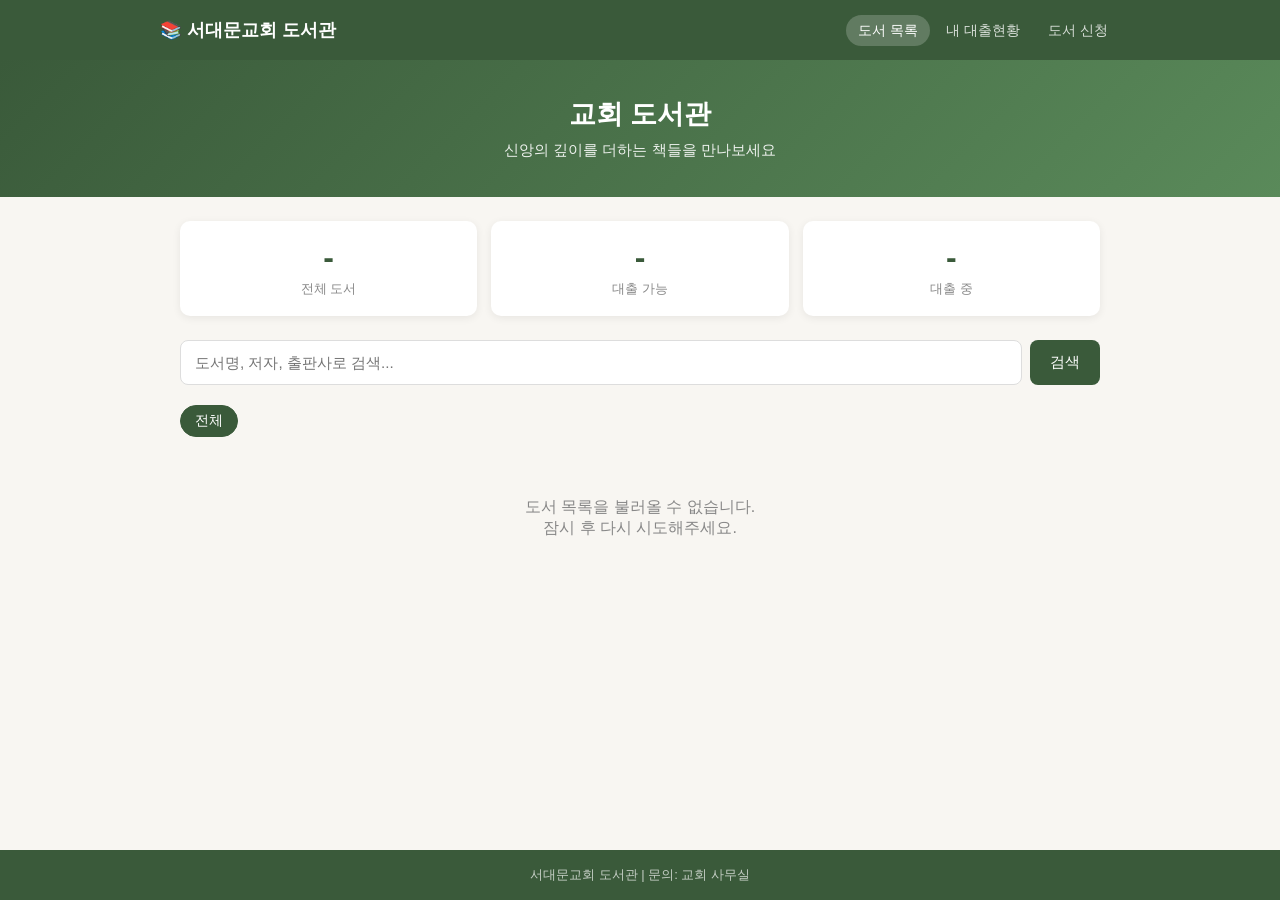
==== library/index.html @ 39b605a3 "도서관 책 관리 시스템 추가 - library/index.html: 도서 목록/검색 + 대출 신청 모달 - library/admin.html: 관리자 (도서 등록, 대출/반납 처리" ====
<!DOCTYPE html>
<html lang="ko">
<head>
  <meta charset="UTF-8">
  <meta name="viewport" content="width=device-width, initial-scale=1.0">
  <title>도서관 - 서대문교회</title>
  <link rel="stylesheet" href="style.css">
</head>
<body>
  <header>
    <div class="header-inner">
      <div class="logo">📚 서대문교회 도서관</div>
      <nav>
        <a href="index.html" class="active">도서 목록</a>
        <a href="mybooks.html">내 대출현황</a>
        <a href="../books/index.html">도서 신청</a>
      </nav>
    </div>
  </header>

  <div class="hero">
    <h1>교회 도서관</h1>
    <p>신앙의 깊이를 더하는 책들을 만나보세요</p>
  </div>

  <main>
    <!-- 통계 -->
    <div class="stats-row" id="statsRow">
      <div class="stat-card">
        <div class="stat-num" id="totalBooks">-</div>
        <div class="stat-label">전체 도서</div>
      </div>
      <div class="stat-card">
        <div class="stat-num" id="availableBooks">-</div>
        <div class="stat-label">대출 가능</div>
      </div>
      <div class="stat-card">
        <div class="stat-num" id="loanedBooks">-</div>
        <div class="stat-label">대출 중</div>
      </div>
    </div>

    <!-- 검색 -->
    <div class="search-bar">
      <input type="text" id="searchInput" placeholder="도서명, 저자, 출판사로 검색..." onkeydown="if(event.key==='Enter') searchBooks()">
      <button onclick="searchBooks()">검색</button>
    </div>

    <!-- 분류 필터 -->
    <div class="filter-bar" id="categoryFilter">
      <button class="filter-btn active" onclick="filterCategory('all', this)">전체</button>
    </div>

    <!-- 도서 목록 -->
    <div id="booksContainer">
      <div class="loading">도서 목록을 불러오는 중...</div>
    </div>
  </main>

  <footer>
    <p>서대문교회 도서관 | 문의: 교회 사무실</p>
  </footer>

  <!-- 대출 신청 모달 -->
  <div id="loanModal" style="display:none; position:fixed; top:0; left:0; width:100%; height:100%; background:rgba(0,0,0,0.5); z-index:1000; overflow-y:auto;">
    <div style="background:white; max-width:480px; margin:40px auto; border-radius:12px; padding:28px; position:relative;">
      <h2 style="margin-bottom:20px; color:#3a5a3a;">📖 대출 신청</h2>
      <div id="modalBookInfo" style="background:#f8f9f8; padding:14px; border-radius:8px; margin-bottom:20px; font-size:0.9rem;"></div>
      <div class="form-section">
        <div class="form-group">
          <label>이름 <span class="required">*</span></label>
          <input type="text" id="loanName" placeholder="홍길동">
        </div>
        <div class="form-group">
          <label>연락처 <span class="required">*</span></label>
          <input type="tel" id="loanPhone" placeholder="010-0000-0000">
        </div>
        <div class="form-group">
          <label>소속 부서</label>
          <select id="loanDept">
            <option value="">선택 안함</option>
            <option>학생부</option>
            <option>주일학교</option>
            <option>청년부</option>
            <option>장년부</option>
          </select>
        </div>
      </div>
      <div id="loanMsg"></div>
      <div style="display:flex; gap:10px; margin-top:16px;">
        <button class="btn btn-primary" onclick="submitLoan()" id="loanSubmitBtn">대출 신청</button>
        <button class="btn btn-secondary" onclick="closeModal()">취소</button>
      </div>
    </div>
  </div>

  <script src="config.js"></script>
  <script src="app.js"></script>
  <script>
    loadBooks();
  </script>
</body>
</html>
---- library/style.css ----
* { box-sizing: border-box; margin: 0; padding: 0; }

body {
  font-family: 'Apple SD Gothic Neo', '맑은 고딕', sans-serif;
  background: #f8f6f2;
  color: #333;
  min-height: 100vh;
  display: flex;
  flex-direction: column;
}

/* ===== 헤더 ===== */
header {
  background: #3a5a3a;
  color: white;
  padding: 0 20px;
  box-shadow: 0 2px 8px rgba(0,0,0,0.2);
}
.header-inner {
  max-width: 960px;
  margin: 0 auto;
  display: flex;
  align-items: center;
  justify-content: space-between;
  height: 60px;
  flex-wrap: wrap;
  gap: 8px;
}
.logo { font-size: 1.1rem; font-weight: 700; }
nav { display: flex; flex-wrap: wrap; gap: 4px; }
nav a {
  color: rgba(255,255,255,0.8);
  text-decoration: none;
  padding: 6px 12px;
  border-radius: 20px;
  font-size: 0.88rem;
  transition: all 0.2s;
}
nav a.active, nav a:hover {
  background: rgba(255,255,255,0.2);
  color: white;
}

/* ===== 히어로 ===== */
.hero {
  background: linear-gradient(135deg, #3a5a3a, #5a8a5a);
  color: white;
  text-align: center;
  padding: 36px 20px;
}
.hero h1 { font-size: 1.7rem; margin-bottom: 8px; }
.hero p { opacity: 0.9; font-size: 0.95rem; }

/* ===== 메인 컨테이너 ===== */
main {
  max-width: 960px;
  margin: 0 auto;
  padding: 24px 20px 48px;
  flex: 1;
  width: 100%;
}

/* ===== 검색바 ===== */
.search-bar {
  display: flex;
  gap: 8px;
  margin-bottom: 20px;
}
.search-bar input {
  flex: 1;
  padding: 12px 16px;
  border: 1.5px solid #ddd;
  border-radius: 8px;
  font-size: 1rem;
  font-family: inherit;
  background: white;
}
.search-bar input:focus {
  outline: none;
  border-color: #3a5a3a;
  box-shadow: 0 0 0 3px rgba(58,90,58,0.1);
}
.search-bar button {
  padding: 12px 20px;
  background: #3a5a3a;
  color: white;
  border: none;
  border-radius: 8px;
  font-size: 0.95rem;
  cursor: pointer;
  font-family: inherit;
  white-space: nowrap;
}
.search-bar button:hover { background: #2a4a2a; }

/* ===== 필터 ===== */
.filter-bar {
  display: flex;
  gap: 6px;
  flex-wrap: wrap;
  margin-bottom: 20px;
}
.filter-btn {
  padding: 6px 14px;
  border: 1.5px solid #ddd;
  border-radius: 20px;
  background: white;
  font-size: 0.85rem;
  cursor: pointer;
  transition: all 0.2s;
  font-family: inherit;
}
.filter-btn.active, .filter-btn:hover {
  background: #3a5a3a;
  color: white;
  border-color: #3a5a3a;
}

/* ===== 도서 카드 그리드 ===== */
.books-grid {
  display: grid;
  grid-template-columns: repeat(auto-fill, minmax(260px, 1fr));
  gap: 16px;
  margin-bottom: 24px;
}
.book-card {
  background: white;
  border-radius: 10px;
  padding: 18px;
  box-shadow: 0 2px 8px rgba(0,0,0,0.07);
  cursor: pointer;
  transition: transform 0.15s, box-shadow 0.15s;
  border-left: 4px solid #3a5a3a;
}
.book-card:hover {
  transform: translateY(-2px);
  box-shadow: 0 4px 16px rgba(0,0,0,0.12);
}
.book-call { font-size: 0.78rem; color: #888; margin-bottom: 6px; font-family: monospace; }
.book-title { font-weight: 700; font-size: 1rem; margin-bottom: 4px; line-height: 1.4; }
.book-author { font-size: 0.88rem; color: #666; margin-bottom: 10px; }
.book-meta { display: flex; justify-content: space-between; align-items: center; }
.book-category {
  font-size: 0.78rem;
  padding: 3px 10px;
  background: #e8f0e8;
  color: #3a5a3a;
  border-radius: 12px;
}
.badge-available { background: #d4edda; color: #155724; }
.badge-loaned { background: #f8d7da; color: #721c24; }
.status-badge {
  font-size: 0.78rem;
  padding: 3px 10px;
  border-radius: 12px;
  font-weight: 600;
}

/* ===== 테이블 ===== */
.table-wrap { overflow-x: auto; }
table {
  width: 100%;
  border-collapse: collapse;
  background: white;
  border-radius: 10px;
  overflow: hidden;
  box-shadow: 0 2px 10px rgba(0,0,0,0.07);
}
thead { background: #3a5a3a; color: white; }
th, td { padding: 11px 14px; text-align: left; font-size: 0.88rem; }
th { font-weight: 600; }
tbody tr:nth-child(even) { background: #f8f9f8; }
tbody tr:hover { background: #e8f0e8; cursor: pointer; }

/* ===== 폼 ===== */
.form-section { max-width: 600px; }
.form-group { margin-bottom: 16px; }
label { display: block; font-weight: 600; margin-bottom: 6px; font-size: 0.93rem; color: #444; }
.required { color: #e74c3c; }
input[type=text], input[type=tel], input[type=date], select, textarea {
  width: 100%;
  padding: 11px 14px;
  border: 1.5px solid #ddd;
  border-radius: 8px;
  font-size: 0.95rem;
  font-family: inherit;
  transition: border-color 0.2s;
  background: white;
}
input:focus, select:focus, textarea:focus {
  outline: none;
  border-color: #3a5a3a;
  box-shadow: 0 0 0 3px rgba(58,90,58,0.1);
}
.form-row { display: grid; grid-template-columns: 1fr 1fr; gap: 12px; }

/* ===== 버튼 ===== */
.btn {
  padding: 11px 22px;
  border: none;
  border-radius: 8px;
  font-size: 0.95rem;
  font-weight: 600;
  cursor: pointer;
  font-family: inherit;
  transition: background 0.2s;
}
.btn-primary { background: #3a5a3a; color: white; }
.btn-primary:hover { background: #2a4a2a; }
.btn-secondary { background: #eee; color: #333; }
.btn-secondary:hover { background: #ddd; }
.btn-danger { background: #e74c3c; color: white; }
.btn-danger:hover { background: #c0392b; }
.btn-sm { padding: 6px 14px; font-size: 0.82rem; }
.btn:disabled { background: #aaa; cursor: not-allowed; }

/* ===== 카드 ===== */
.card {
  background: white;
  border-radius: 10px;
  padding: 24px;
  box-shadow: 0 2px 10px rgba(0,0,0,0.07);
  margin-bottom: 20px;
}
.card h2 { font-size: 1.1rem; margin-bottom: 16px; color: #3a5a3a; border-bottom: 2px solid #e8f0e8; padding-bottom: 10px; }

/* ===== 통계 ===== */
.stats-row {
  display: grid;
  grid-template-columns: repeat(auto-fit, minmax(140px, 1fr));
  gap: 14px;
  margin-bottom: 24px;
}
.stat-card {
  background: white;
  border-radius: 10px;
  padding: 18px;
  text-align: center;
  box-shadow: 0 2px 8px rgba(0,0,0,0.07);
}
.stat-num { font-size: 2rem; font-weight: 700; color: #3a5a3a; }
.stat-label { font-size: 0.82rem; color: #888; margin-top: 4px; }

/* ===== 메시지 ===== */
.msg-success { padding: 14px; background: #d4edda; border: 1px solid #a5d6a7; border-radius: 8px; color: #155724; margin: 12px 0; }
.msg-error { padding: 14px; background: #f8d7da; border: 1px solid #ef9a9a; border-radius: 8px; color: #721c24; margin: 12px 0; }
.hidden { display: none; }
.loading { text-align: center; padding: 40px; color: #888; }
.empty { text-align: center; padding: 40px; color: #888; }

/* ===== 탭 ===== */
.tabs { display: flex; gap: 0; border-bottom: 2px solid #e0e0e0; margin-bottom: 24px; }
.tab-btn {
  padding: 10px 20px;
  border: none;
  background: none;
  font-size: 0.95rem;
  cursor: pointer;
  color: #888;
  font-family: inherit;
  border-bottom: 2px solid transparent;
  margin-bottom: -2px;
  transition: all 0.2s;
}
.tab-btn.active { color: #3a5a3a; border-bottom-color: #3a5a3a; font-weight: 600; }

/* ===== 푸터 ===== */
footer { background: #3a5a3a; color: rgba(255,255,255,0.7); text-align: center; padding: 16px; font-size: 0.82rem; }

/* ===== 모바일 ===== */
@media (max-width: 600px) {
  .books-grid { grid-template-columns: 1fr; }
  .form-row { grid-template-columns: 1fr; }
  .stats-row { grid-template-columns: repeat(2, 1fr); }
  th:nth-child(5), td:nth-child(5),
  th:nth-child(6), td:nth-child(6) { display: none; }
}
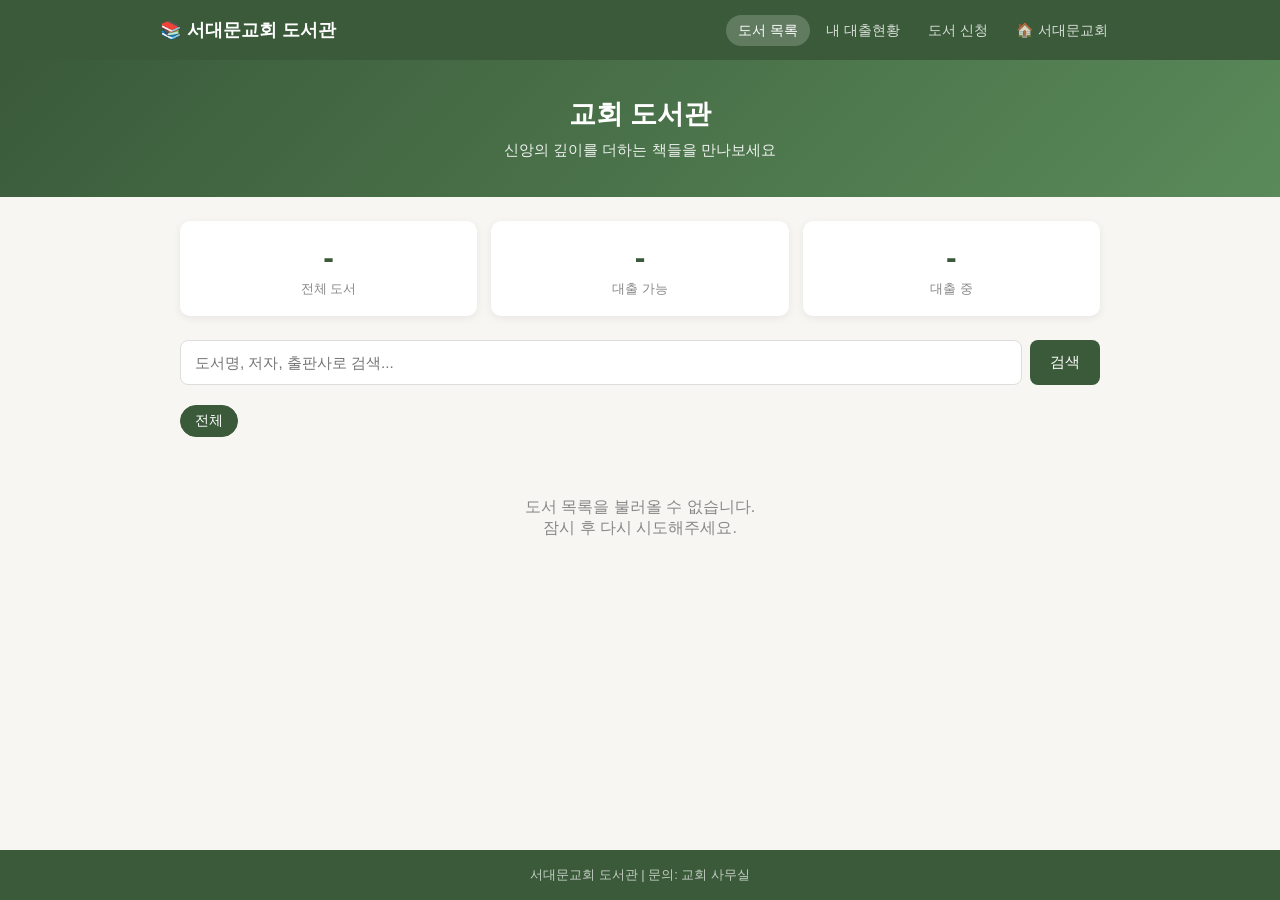
==== commit eec64c08: "모든 페이지 헤더에 서대문교회 홈 링크 추가 Co-Authored-By: Claude Sonnet 4.6 <noreply@anthropic.com> Claude-Session: h" ====
--- a/library/index.html
+++ b/library/index.html
@@ -14,6 +14,7 @@
         <a href="index.html" class="active">도서 목록</a>
         <a href="mybooks.html">내 대출현황</a>
         <a href="../books/index.html">도서 신청</a>
+        <a href="https://schurch.kr" target="_blank">🏠 서대문교회</a>
       </nav>
     </div>
   </header>
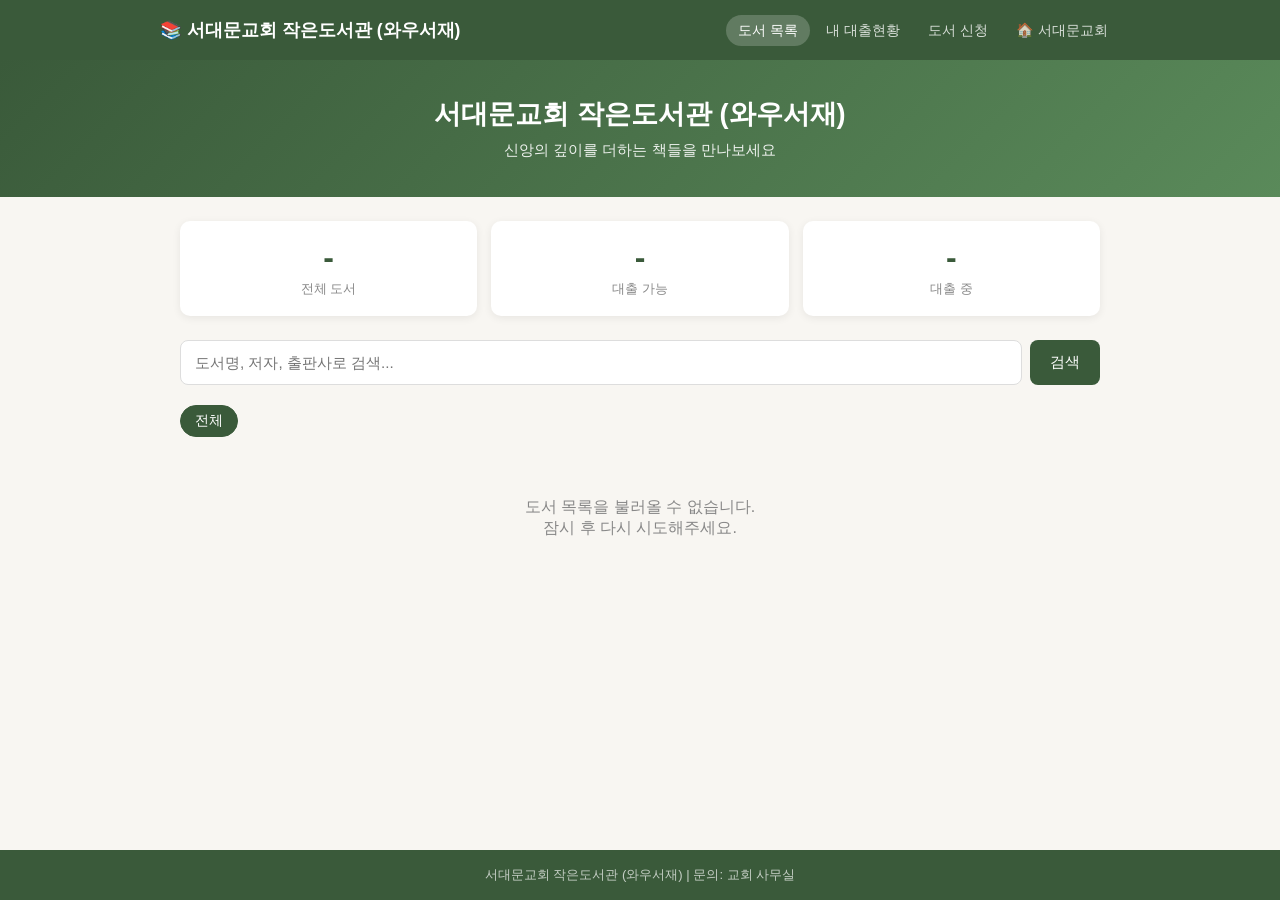
==== commit 273c873e: "도서관 명칭 변경: 서대문교회 작은도서관 (와우서재) - index.html, admin.html, mybooks.html 전체 명칭 일괄 변경 - 브라우저 탭 타이틀 업데이트  " ====
--- a/library/index.html
+++ b/library/index.html
@@ -3,13 +3,13 @@
 <head>
   <meta charset="UTF-8">
   <meta name="viewport" content="width=device-width, initial-scale=1.0">
-  <title>도서관 - 서대문교회</title>
+  <title>와우서재 - 서대문교회 작은도서관</title>
   <link rel="stylesheet" href="style.css">
 </head>
 <body>
   <header>
     <div class="header-inner">
-      <div class="logo">📚 서대문교회 도서관</div>
+      <div class="logo">📚 서대문교회 작은도서관 (와우서재)</div>
       <nav>
         <a href="index.html" class="active">도서 목록</a>
         <a href="mybooks.html">내 대출현황</a>
@@ -20,7 +20,7 @@
   </header>
 
   <div class="hero">
-    <h1>교회 도서관</h1>
+    <h1>서대문교회 작은도서관 (와우서재)</h1>
     <p>신앙의 깊이를 더하는 책들을 만나보세요</p>
   </div>
 
@@ -59,7 +59,7 @@
   </main>
 
   <footer>
-    <p>서대문교회 도서관 | 문의: 교회 사무실</p>
+    <p>서대문교회 작은도서관 (와우서재) | 문의: 교회 사무실</p>
   </footer>
 
   <!-- 대출 신청 모달 -->
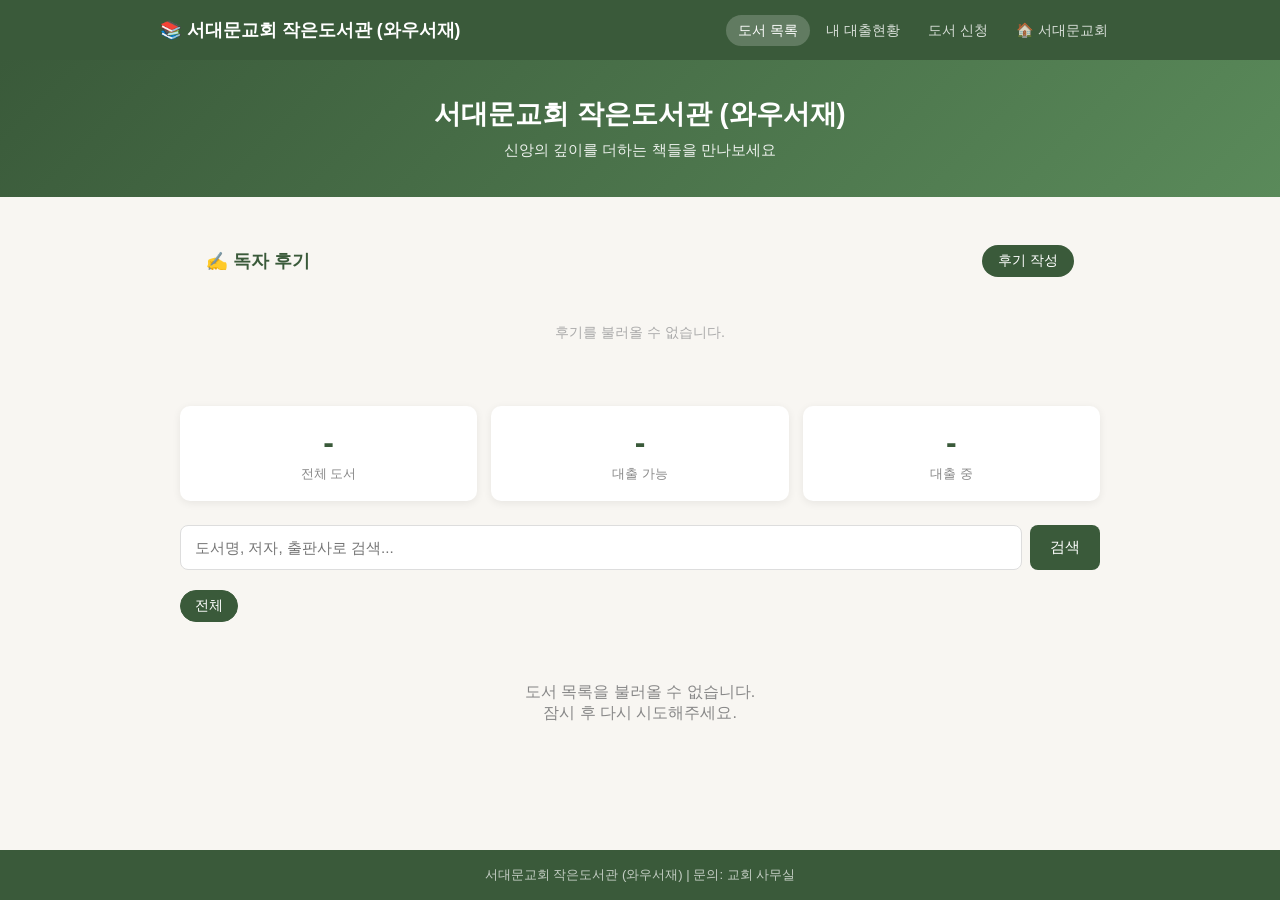
==== commit 4f28287d: "독자후기 기능 추가 - index.html: 헤더 아래 독자후기 섹션 (작성 폼 + 목록) - app.js: loadReviews(), submitReview(), 별점 UI 함수" ====
--- a/library/index.html
+++ b/library/index.html
@@ -25,6 +25,52 @@
   </div>
 
   <main>
+    <!-- 독자후기 -->
+    <div class="review-section">
+      <div class="review-header">
+        <h2>✍️ 독자 후기</h2>
+        <button class="btn-review-write" onclick="toggleReviewForm()">후기 작성</button>
+      </div>
+
+      <!-- 후기 작성 폼 -->
+      <div id="reviewForm" style="display:none;" class="review-form-box">
+        <div class="form-row">
+          <div class="form-group">
+            <label>이름 <span class="required">*</span></label>
+            <input type="text" id="reviewName" placeholder="홍길동">
+          </div>
+          <div class="form-group">
+            <label>도서명 <span class="required">*</span></label>
+            <input type="text" id="reviewBook" placeholder="읽은 책 제목">
+          </div>
+        </div>
+        <div class="form-group">
+          <label>별점</label>
+          <div class="star-rating" id="starRating">
+            <span onclick="setRating(1)">★</span>
+            <span onclick="setRating(2)">★</span>
+            <span onclick="setRating(3)">★</span>
+            <span onclick="setRating(4)">★</span>
+            <span onclick="setRating(5)">★</span>
+          </div>
+        </div>
+        <div class="form-group">
+          <label>후기 <span class="required">*</span></label>
+          <textarea id="reviewText" rows="3" placeholder="책을 읽고 느낀 점을 자유롭게 써주세요."></textarea>
+        </div>
+        <div id="reviewMsg"></div>
+        <div style="display:flex; gap:10px;">
+          <button class="btn btn-primary" onclick="submitReview()" id="reviewSubmitBtn">등록</button>
+          <button class="btn btn-secondary" onclick="toggleReviewForm()">취소</button>
+        </div>
+      </div>
+
+      <!-- 후기 목록 -->
+      <div id="reviewList" class="review-list">
+        <div class="loading">후기를 불러오는 중...</div>
+      </div>
+    </div>
+
     <!-- 통계 -->
     <div class="stats-row" id="statsRow">
       <div class="stat-card">
@@ -99,6 +145,7 @@
   <script src="app.js"></script>
   <script>
     loadBooks();
+    loadReviews();
   </script>
 </body>
 </html>
--- a/library/style.css
+++ b/library/style.css
@@ -275,3 +275,23 @@
   th:nth-child(5), td:nth-child(5),
   th:nth-child(6), td:nth-child(6) { display: none; }
 }
+
+/* ===== 독자후기 ===== */
+.review-section { max-width: 900px; margin: 24px auto 0; padding: 0 16px; }
+.review-header { display: flex; align-items: center; justify-content: space-between; margin-bottom: 14px; }
+.review-header h2 { font-size: 1.1rem; color: #3a5a3a; margin: 0; }
+.btn-review-write { background: #3a5a3a; color: white; border: none; padding: 7px 16px; border-radius: 20px; font-size: 0.85rem; cursor: pointer; }
+.btn-review-write:hover { background: #2d472d; }
+.review-form-box { background: #f8faf8; border: 1px solid #c8dcc8; border-radius: 12px; padding: 20px; margin-bottom: 20px; }
+.review-form-box textarea { width: 100%; box-sizing: border-box; border: 1px solid #ccc; border-radius: 8px; padding: 10px; font-family: inherit; font-size: 0.95rem; resize: vertical; }
+.star-rating span { font-size: 1.8rem; color: #ccc; cursor: pointer; transition: color 0.15s; }
+.star-rating span.active { color: #f5a623; }
+.review-list { display: flex; flex-direction: column; gap: 12px; margin-bottom: 32px; }
+.review-card { background: white; border: 1px solid #e0e8e0; border-radius: 10px; padding: 16px; }
+.review-card-top { display: flex; justify-content: space-between; align-items: center; margin-bottom: 6px; }
+.review-name { font-weight: 600; color: #3a5a3a; font-size: 0.95rem; }
+.review-book { font-size: 0.82rem; color: #888; }
+.review-stars { color: #f5a623; font-size: 1rem; }
+.review-date { font-size: 0.78rem; color: #aaa; }
+.review-text { font-size: 0.92rem; color: #444; line-height: 1.6; margin-top: 6px; }
+.review-empty { text-align: center; color: #aaa; padding: 32px 0; font-size: 0.9rem; }
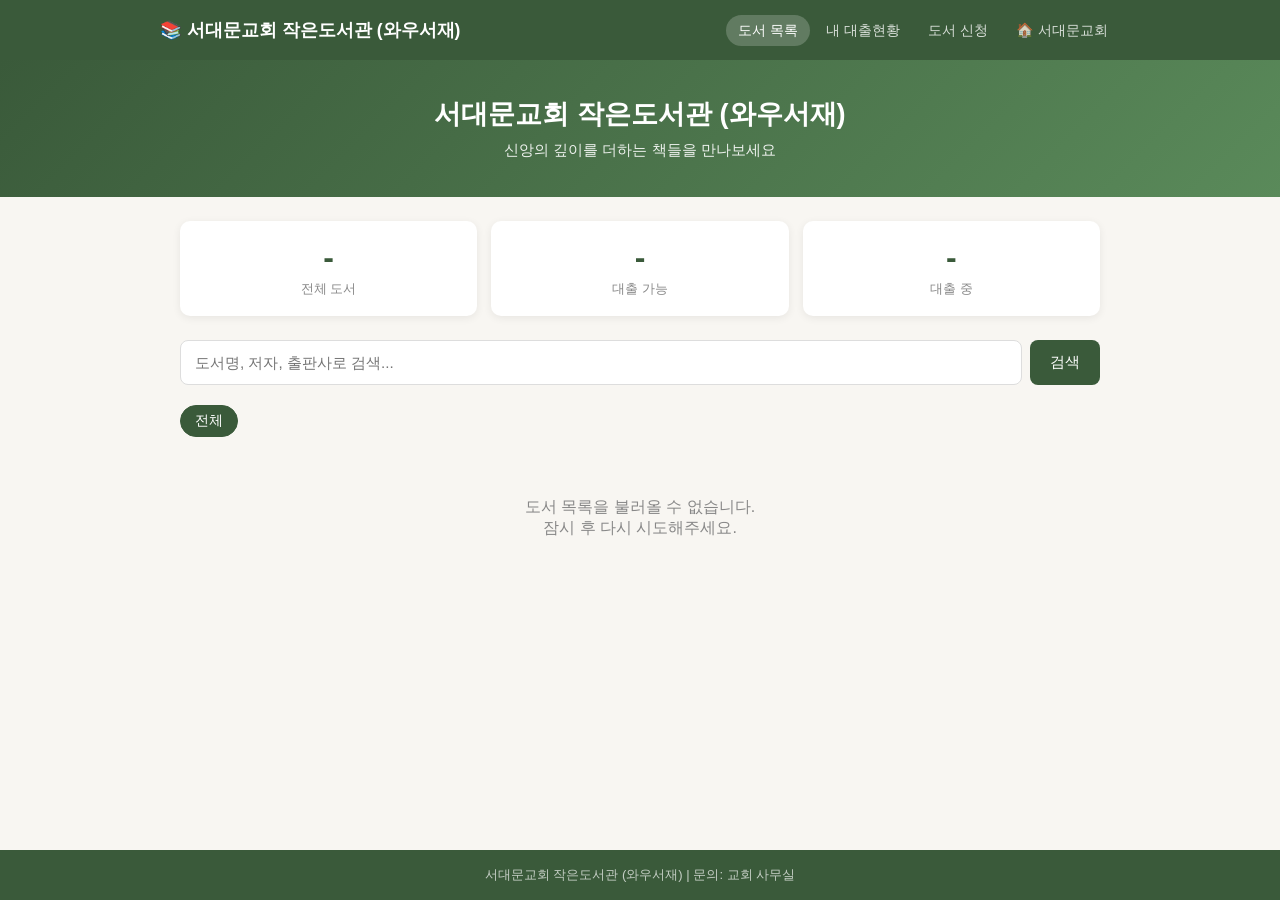
==== commit 24c04e87: "독자후기 위치 변경: index.html → mybooks.html (내 대출현황 하단) Co-Authored-By: Claude Sonnet 4.6 <noreply@anthrop" ====
--- a/library/index.html
+++ b/library/index.html
@@ -25,52 +25,6 @@
   </div>
 
   <main>
-    <!-- 독자후기 -->
-    <div class="review-section">
-      <div class="review-header">
-        <h2>✍️ 독자 후기</h2>
-        <button class="btn-review-write" onclick="toggleReviewForm()">후기 작성</button>
-      </div>
-
-      <!-- 후기 작성 폼 -->
-      <div id="reviewForm" style="display:none;" class="review-form-box">
-        <div class="form-row">
-          <div class="form-group">
-            <label>이름 <span class="required">*</span></label>
-            <input type="text" id="reviewName" placeholder="홍길동">
-          </div>
-          <div class="form-group">
-            <label>도서명 <span class="required">*</span></label>
-            <input type="text" id="reviewBook" placeholder="읽은 책 제목">
-          </div>
-        </div>
-        <div class="form-group">
-          <label>별점</label>
-          <div class="star-rating" id="starRating">
-            <span onclick="setRating(1)">★</span>
-            <span onclick="setRating(2)">★</span>
-            <span onclick="setRating(3)">★</span>
-            <span onclick="setRating(4)">★</span>
-            <span onclick="setRating(5)">★</span>
-          </div>
-        </div>
-        <div class="form-group">
-          <label>후기 <span class="required">*</span></label>
-          <textarea id="reviewText" rows="3" placeholder="책을 읽고 느낀 점을 자유롭게 써주세요."></textarea>
-        </div>
-        <div id="reviewMsg"></div>
-        <div style="display:flex; gap:10px;">
-          <button class="btn btn-primary" onclick="submitReview()" id="reviewSubmitBtn">등록</button>
-          <button class="btn btn-secondary" onclick="toggleReviewForm()">취소</button>
-        </div>
-      </div>
-
-      <!-- 후기 목록 -->
-      <div id="reviewList" class="review-list">
-        <div class="loading">후기를 불러오는 중...</div>
-      </div>
-    </div>
-
     <!-- 통계 -->
     <div class="stats-row" id="statsRow">
       <div class="stat-card">
@@ -145,7 +99,6 @@
   <script src="app.js"></script>
   <script>
     loadBooks();
-    loadReviews();
   </script>
 </body>
 </html>
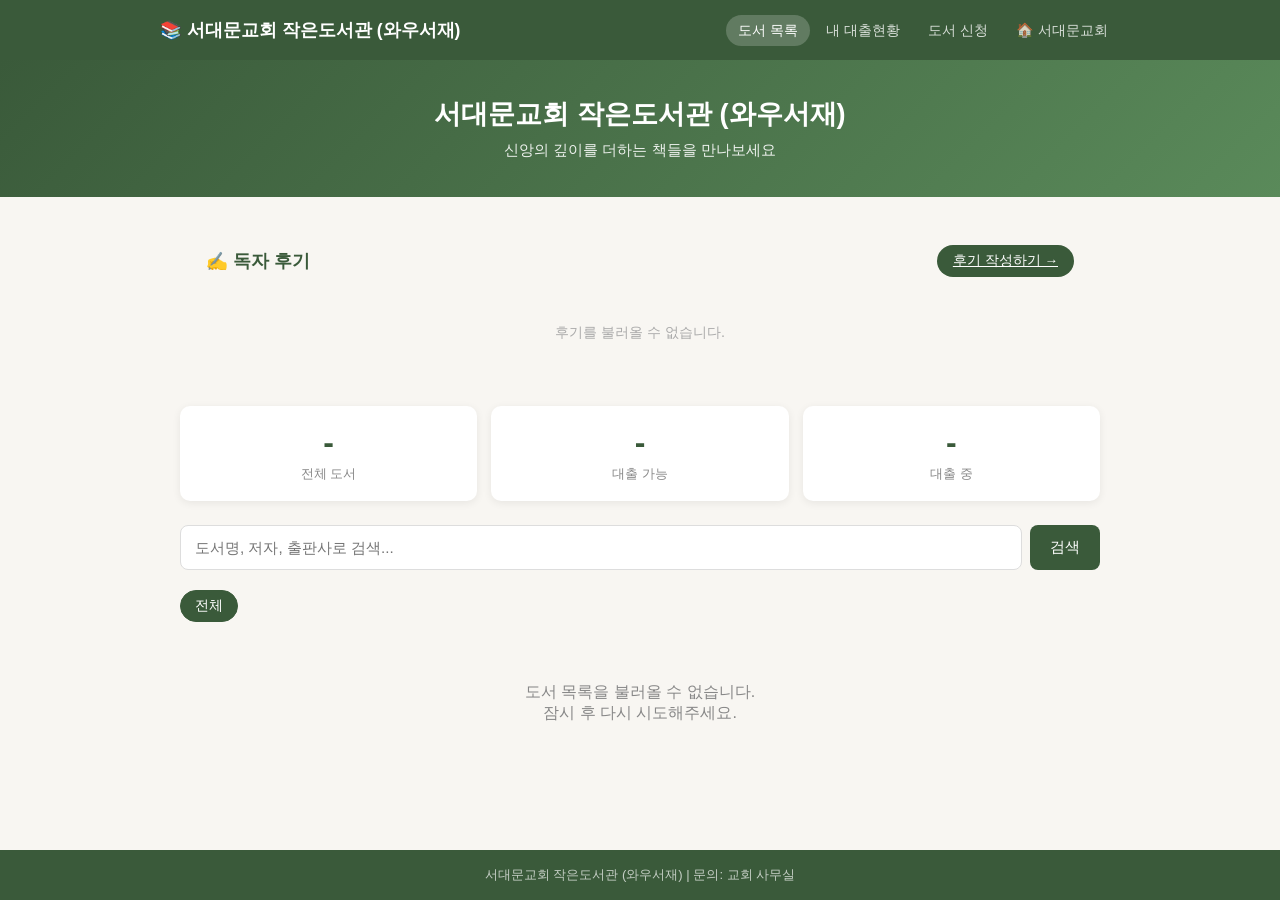
==== commit b0d5ed26: "index.html: 독자후기 최신 3개 미리보기 (작성버튼 → 내대출현황 링크) Co-Authored-By: Claude Sonnet 4.6 <noreply@anthropic.c" ====
--- a/library/index.html
+++ b/library/index.html
@@ -25,6 +25,15 @@
   </div>
 
   <main>
+    <!-- 독자후기 미리보기 -->
+    <div class="review-section">
+      <div class="review-header">
+        <h2>✍️ 독자 후기</h2>
+        <a href="mybooks.html" class="btn-review-write">후기 작성하기 →</a>
+      </div>
+      <div id="reviewList" class="review-list"></div>
+    </div>
+
     <!-- 통계 -->
     <div class="stats-row" id="statsRow">
       <div class="stat-card">
@@ -99,6 +108,7 @@
   <script src="app.js"></script>
   <script>
     loadBooks();
+    loadReviews(3);
   </script>
 </body>
 </html>
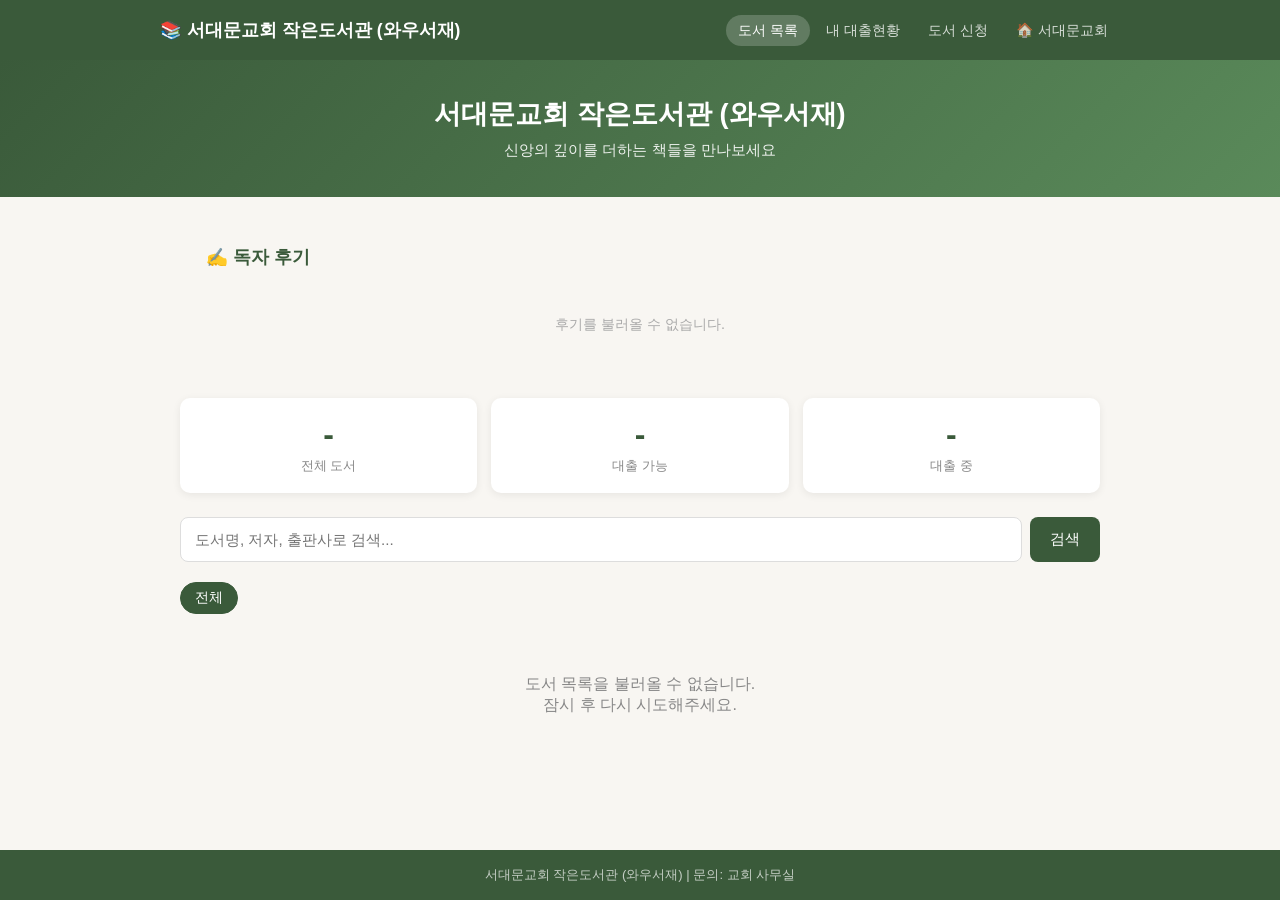
==== commit dece4b54: "독자후기: 작성자명 제거, 후기 작성 버튼 제거 Co-Authored-By: Claude Sonnet 4.6 <noreply@anthropic.com> Claude-Session:" ====
--- a/library/index.html
+++ b/library/index.html
@@ -29,7 +29,6 @@
     <div class="review-section">
       <div class="review-header">
         <h2>✍️ 독자 후기</h2>
-        <a href="mybooks.html" class="btn-review-write">후기 작성하기 →</a>
       </div>
       <div id="reviewList" class="review-list"></div>
     </div>
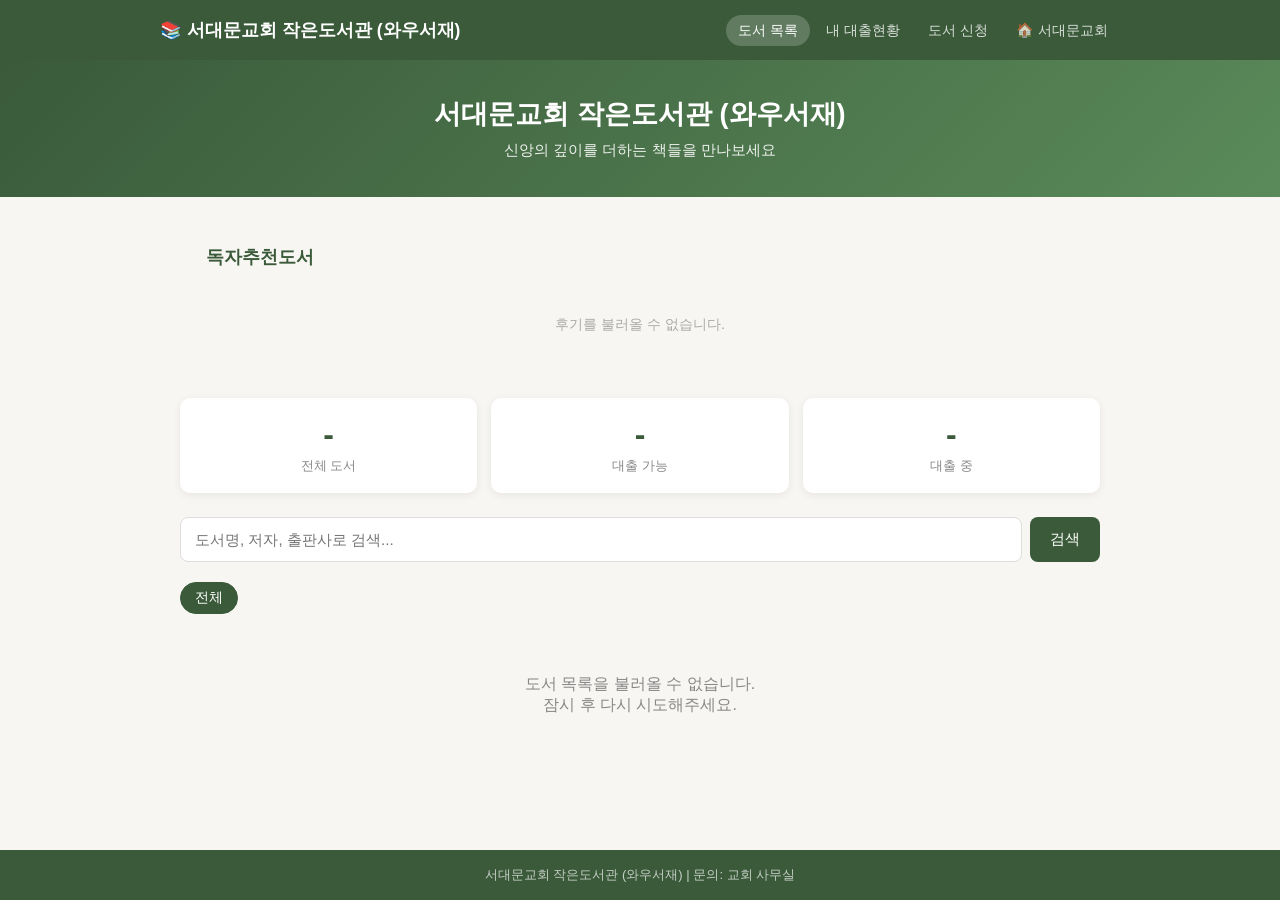
==== commit 815fd75e: "Update index.html" ====
--- a/library/index.html
+++ b/library/index.html
@@ -28,7 +28,7 @@
     <!-- 독자후기 미리보기 -->
     <div class="review-section">
       <div class="review-header">
-        <h2>✍️ 독자 후기</h2>
+        <h2> 독자추천도서 </h2>
       </div>
       <div id="reviewList" class="review-list"></div>
     </div>
